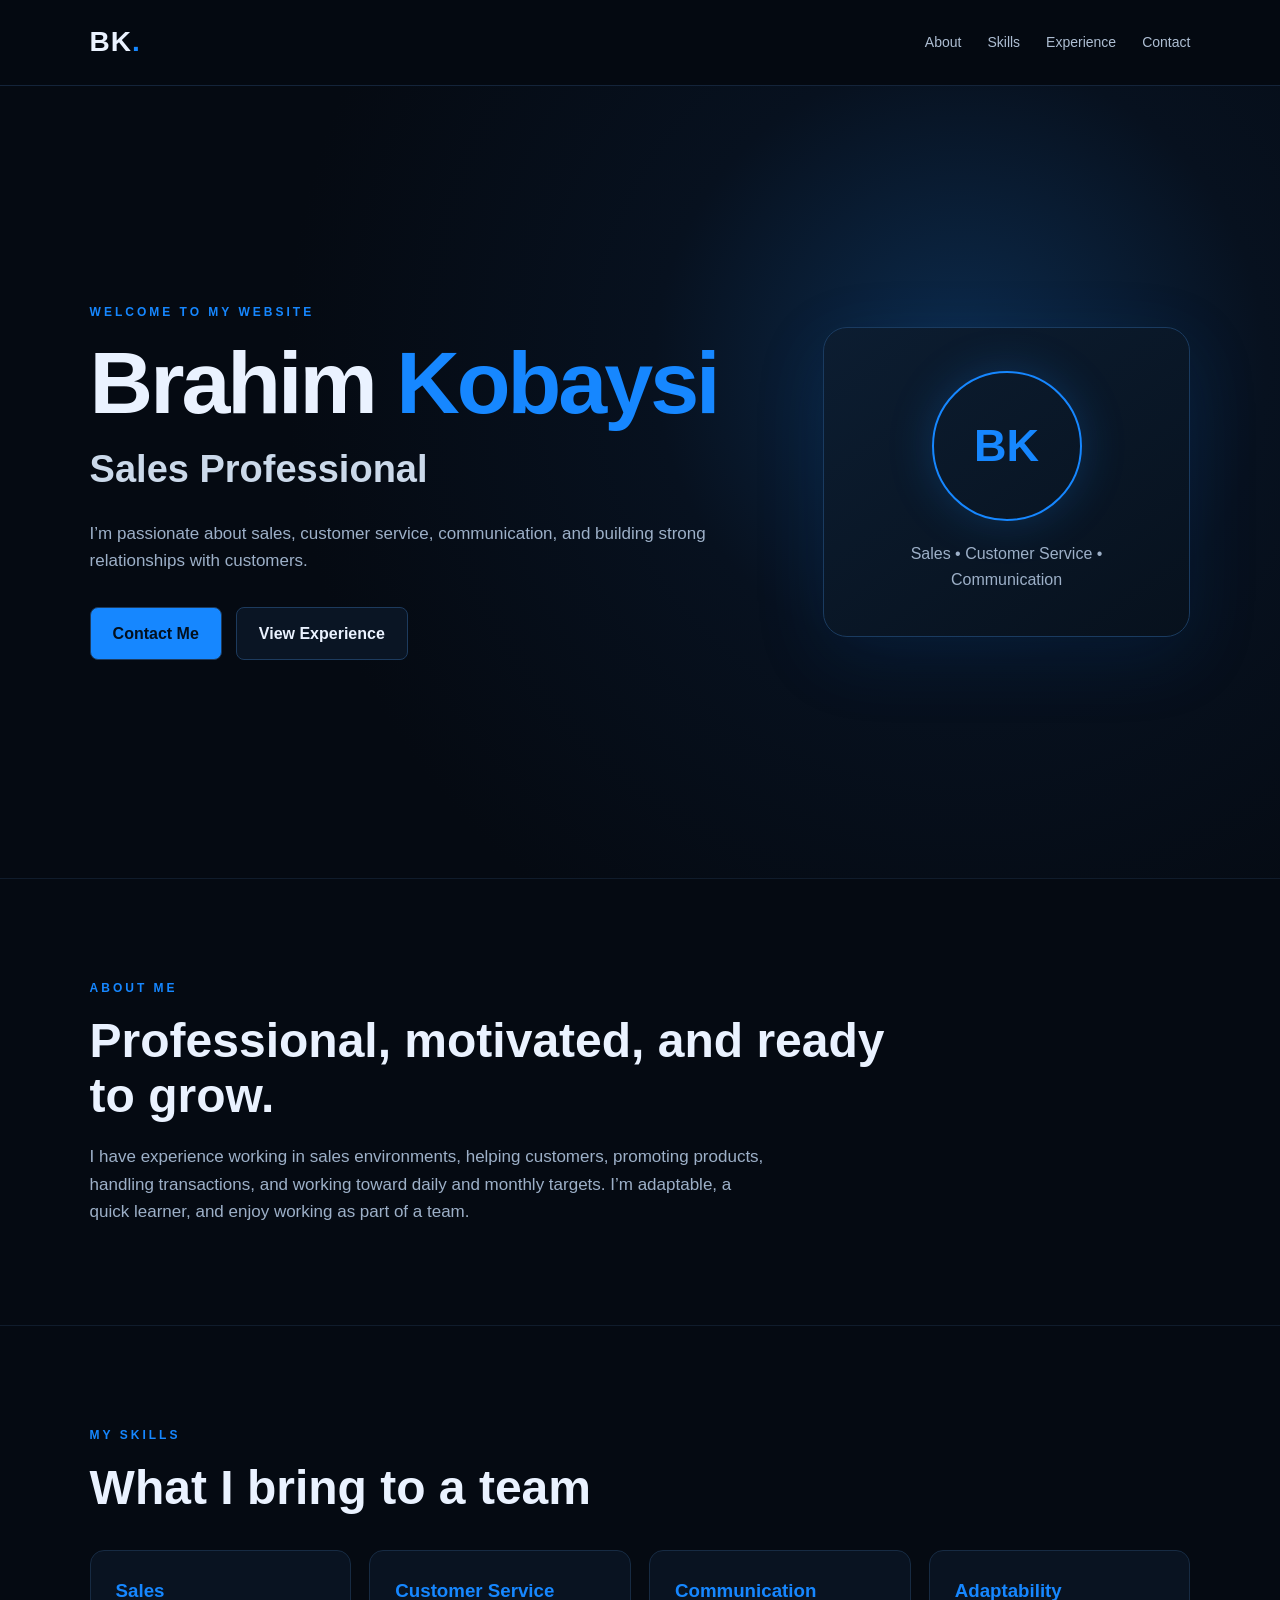
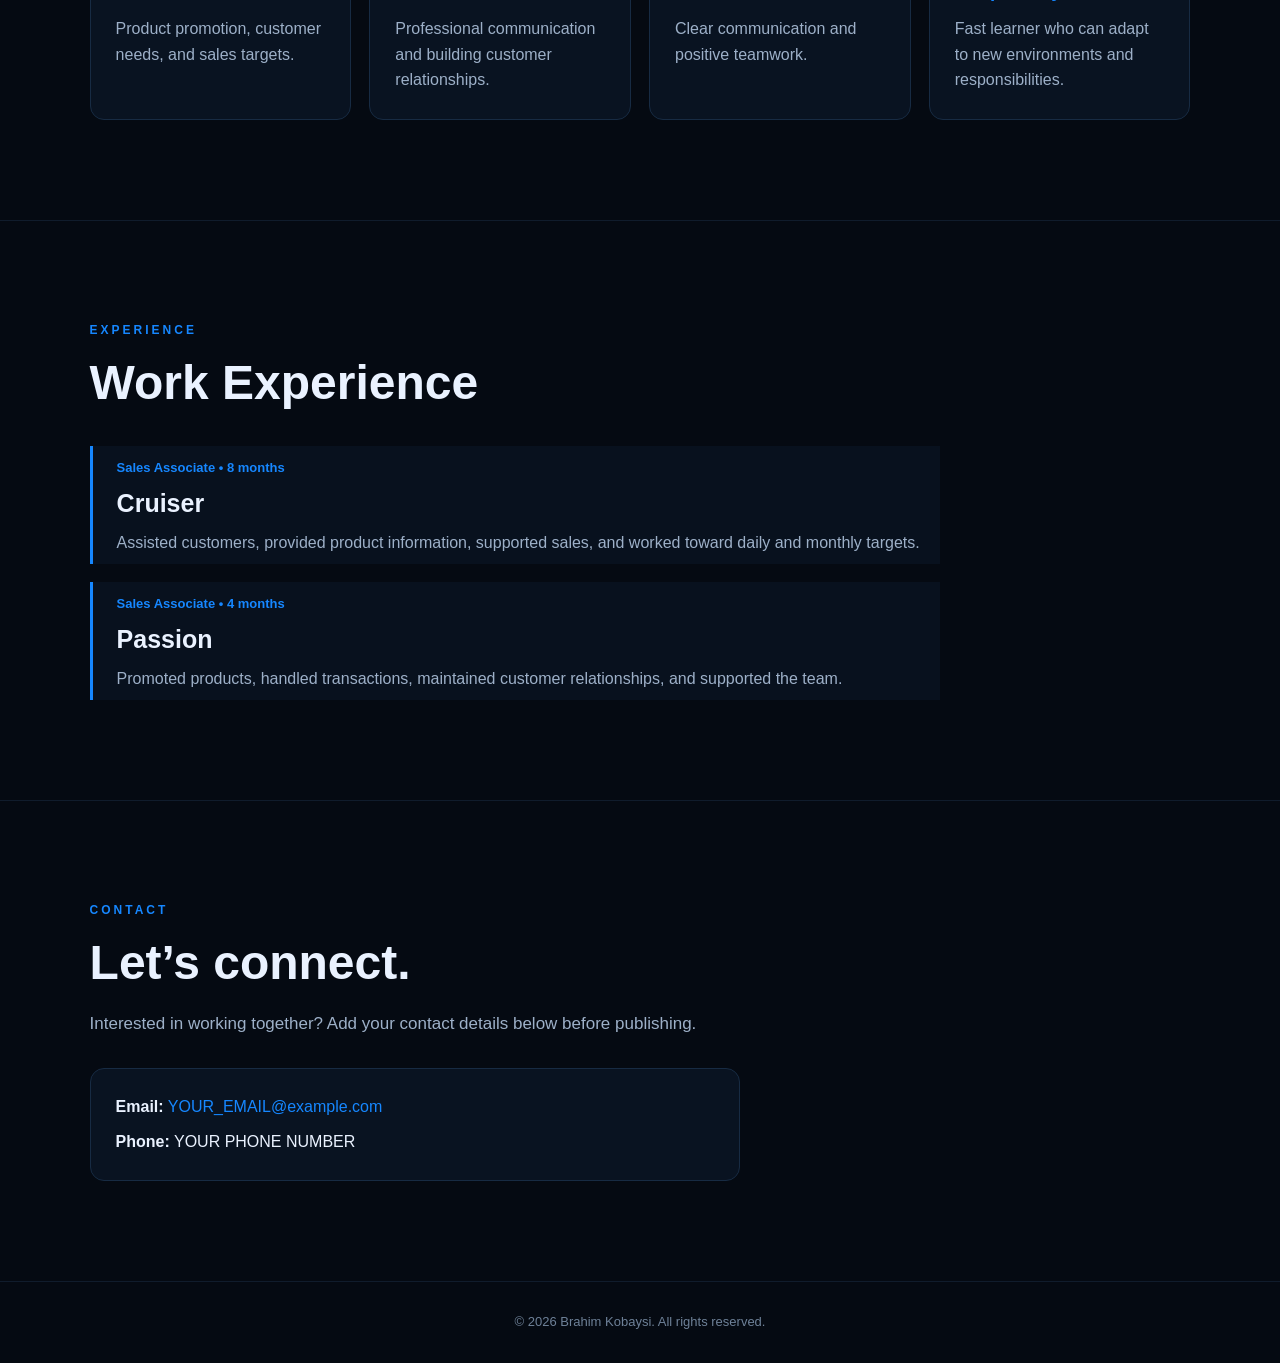
==== index.html @ 84d63c42 "Add files via upload" ====
<!DOCTYPE html>
<html lang="en">
<head>
  <meta charset="UTF-8">
  <meta name="viewport" content="width=device-width, initial-scale=1.0">
  <meta name="description" content="Brahim Kobaysi - Sales Professional personal website.">
  <meta name="keywords" content="Brahim Kobaysi, Sales, Customer Service, Sales Professional">
  <meta name="author" content="Brahim Kobaysi">
  <meta name="theme-color" content="#07111f">
  <title>Brahim Kobaysi | Sales Professional</title>
  <link rel="stylesheet" href="style.css">
</head>
<body>
  <header class="navbar">
    <a class="logo" href="#home">BK<span>.</span></a>
    <nav>
      <a href="#about">About</a>
      <a href="#skills">Skills</a>
      <a href="#experience">Experience</a>
      <a href="#contact">Contact</a>
    </nav>
  </header>

  <main>
    <section id="home" class="hero">
      <div class="hero-content">
        <p class="eyebrow">WELCOME TO MY WEBSITE</p>
        <h1>Brahim <span>Kobaysi</span></h1>
        <h2>Sales Professional</h2>
        <p class="intro">
          I’m passionate about sales, customer service, communication, and building
          strong relationships with customers.
        </p>
        <div class="buttons">
          <a class="button primary" href="#contact">Contact Me</a>
          <a class="button secondary" href="#experience">View Experience</a>
        </div>
      </div>
      <div class="hero-card">
        <div class="avatar">BK</div>
        <p>Sales • Customer Service • Communication</p>
      </div>
    </section>

    <section id="about" class="section">
      <p class="eyebrow">ABOUT ME</p>
      <h2>Professional, motivated, and ready to grow.</h2>
      <p class="section-text">
        I have experience working in sales environments, helping customers,
        promoting products, handling transactions, and working toward daily
        and monthly targets. I’m adaptable, a quick learner, and enjoy working
        as part of a team.
      </p>
    </section>

    <section id="skills" class="section">
      <p class="eyebrow">MY SKILLS</p>
      <h2>What I bring to a team</h2>
      <div class="grid">
        <article class="card"><h3>Sales</h3><p>Product promotion, customer needs, and sales targets.</p></article>
        <article class="card"><h3>Customer Service</h3><p>Professional communication and building customer relationships.</p></article>
        <article class="card"><h3>Communication</h3><p>Clear communication and positive teamwork.</p></article>
        <article class="card"><h3>Adaptability</h3><p>Fast learner who can adapt to new environments and responsibilities.</p></article>
      </div>
    </section>

    <section id="experience" class="section">
      <p class="eyebrow">EXPERIENCE</p>
      <h2>Work Experience</h2>
      <div class="timeline">
        <div class="timeline-item">
          <span>Sales Associate • 8 months</span>
          <h3>Cruiser</h3>
          <p>Assisted customers, provided product information, supported sales, and worked toward daily and monthly targets.</p>
        </div>
        <div class="timeline-item">
          <span>Sales Associate • 4 months</span>
          <h3>Passion</h3>
          <p>Promoted products, handled transactions, maintained customer relationships, and supported the team.</p>
        </div>
      </div>
    </section>

    <section id="contact" class="section contact">
      <p class="eyebrow">CONTACT</p>
      <h2>Let’s connect.</h2>
      <p class="section-text">Interested in working together? Add your contact details below before publishing.</p>
      <div class="contact-box">
        <p><strong>Email:</strong> <a href="mailto:YOUR_EMAIL@example.com">YOUR_EMAIL@example.com</a></p>
        <p><strong>Phone:</strong> YOUR PHONE NUMBER</p>
      </div>
    </section>
  </main>

  <footer>
    <p>© 2026 Brahim Kobaysi. All rights reserved.</p>
  </footer>
</body>
</html>
---- style.css ----
* { box-sizing: border-box; margin: 0; padding: 0; }
html { scroll-behavior: smooth; }
body {
  font-family: Arial, Helvetica, sans-serif;
  background: #050a12;
  color: #eaf2ff;
  line-height: 1.6;
}
a { color: inherit; text-decoration: none; }
.navbar {
  position: sticky; top: 0; z-index: 10;
  display: flex; justify-content: space-between; align-items: center;
  padding: 20px 7%;
  background: rgba(5,10,18,.92);
  border-bottom: 1px solid #14243a;
  backdrop-filter: blur(10px);
}
.logo { font-size: 28px; font-weight: 800; letter-spacing: 1px; }
.logo span, .hero h1 span { color: #1687ff; }
nav { display: flex; gap: 26px; }
nav a { color: #aebed3; font-size: 14px; }
nav a:hover { color: #1687ff; }
.hero {
  min-height: 88vh; display: grid; grid-template-columns: 1.3fr .7fr;
  align-items: center; gap: 50px; padding: 90px 7%;
  background: radial-gradient(circle at 75% 35%, #0c2b4d 0, #07111f 28%, #050a12 62%);
}
.eyebrow { color: #1687ff; font-weight: 700; letter-spacing: 3px; font-size: 12px; margin-bottom: 15px; }
h1 { font-size: clamp(48px, 8vw, 88px); line-height: 1.02; letter-spacing: -3px; }
.hero h2 { font-size: clamp(24px, 4vw, 38px); margin-top: 12px; color: #cbd9ea; }
.intro, .section-text { color: #9db0c8; max-width: 680px; margin-top: 20px; font-size: 17px; }
.buttons { display: flex; gap: 14px; margin-top: 32px; flex-wrap: wrap; }
.button { padding: 13px 22px; border-radius: 8px; font-weight: 700; border: 1px solid #1d3b5e; }
.primary { background: #1687ff; color: #03101e; }
.secondary { background: #0a1524; }
.hero-card {
  min-height: 310px; border: 1px solid #1a3b60; border-radius: 24px;
  background: linear-gradient(145deg,#0c1d31,#07111d);
  display: flex; flex-direction: column; align-items: center; justify-content: center;
  box-shadow: 0 20px 70px rgba(0,80,170,.15);
  text-align: center; padding: 30px;
}
.avatar {
  width: 150px; height: 150px; border-radius: 50%;
  display: grid; place-items: center; font-size: 45px; font-weight: 800;
  border: 2px solid #1687ff; color: #1687ff;
  box-shadow: 0 0 45px rgba(22,135,255,.22); margin-bottom: 20px;
}
.hero-card p { color: #9db0c8; }
.section { padding: 100px 7%; border-top: 1px solid #101c2c; }
.section h2 { font-size: clamp(30px,5vw,48px); line-height: 1.15; max-width: 850px; }
.grid { display: grid; grid-template-columns: repeat(4,1fr); gap: 18px; margin-top: 35px; }
.card {
  background: #091321; border: 1px solid #172b43; border-radius: 14px;
  padding: 25px; min-height: 170px;
}
.card h3 { color: #1687ff; margin-bottom: 10px; }
.card p, .timeline-item p { color: #9db0c8; }
.timeline { margin-top: 35px; display: grid; gap: 18px; max-width: 850px; }
.timeline-item { border-left: 3px solid #1687ff; padding: 8px 0 8px 24px; background: #08111e; }
.timeline-item span { color: #1687ff; font-size: 13px; font-weight: 700; }
.timeline-item h3 { font-size: 25px; margin: 4px 0 7px; }
.contact-box {
  margin-top: 30px; padding: 25px; max-width: 650px;
  background: #091321; border: 1px solid #172b43; border-radius: 14px;
}
.contact-box p + p { margin-top: 10px; }
.contact-box a { color: #1687ff; }
footer { padding: 30px 7%; color: #6e8198; text-align: center; border-top: 1px solid #101c2c; font-size: 13px; }

@media (max-width: 850px) {
  .navbar { padding: 17px 5%; }
  nav { gap: 13px; }
  nav a { font-size: 12px; }
  .hero { grid-template-columns: 1fr; padding: 70px 5%; min-height: auto; }
  .hero-card { min-height: 240px; }
  .section { padding: 75px 5%; }
  .grid { grid-template-columns: 1fr 1fr; }
}
@media (max-width: 520px) {
  nav { display: none; }
  .grid { grid-template-columns: 1fr; }
  h1 { letter-spacing: -2px; }
}
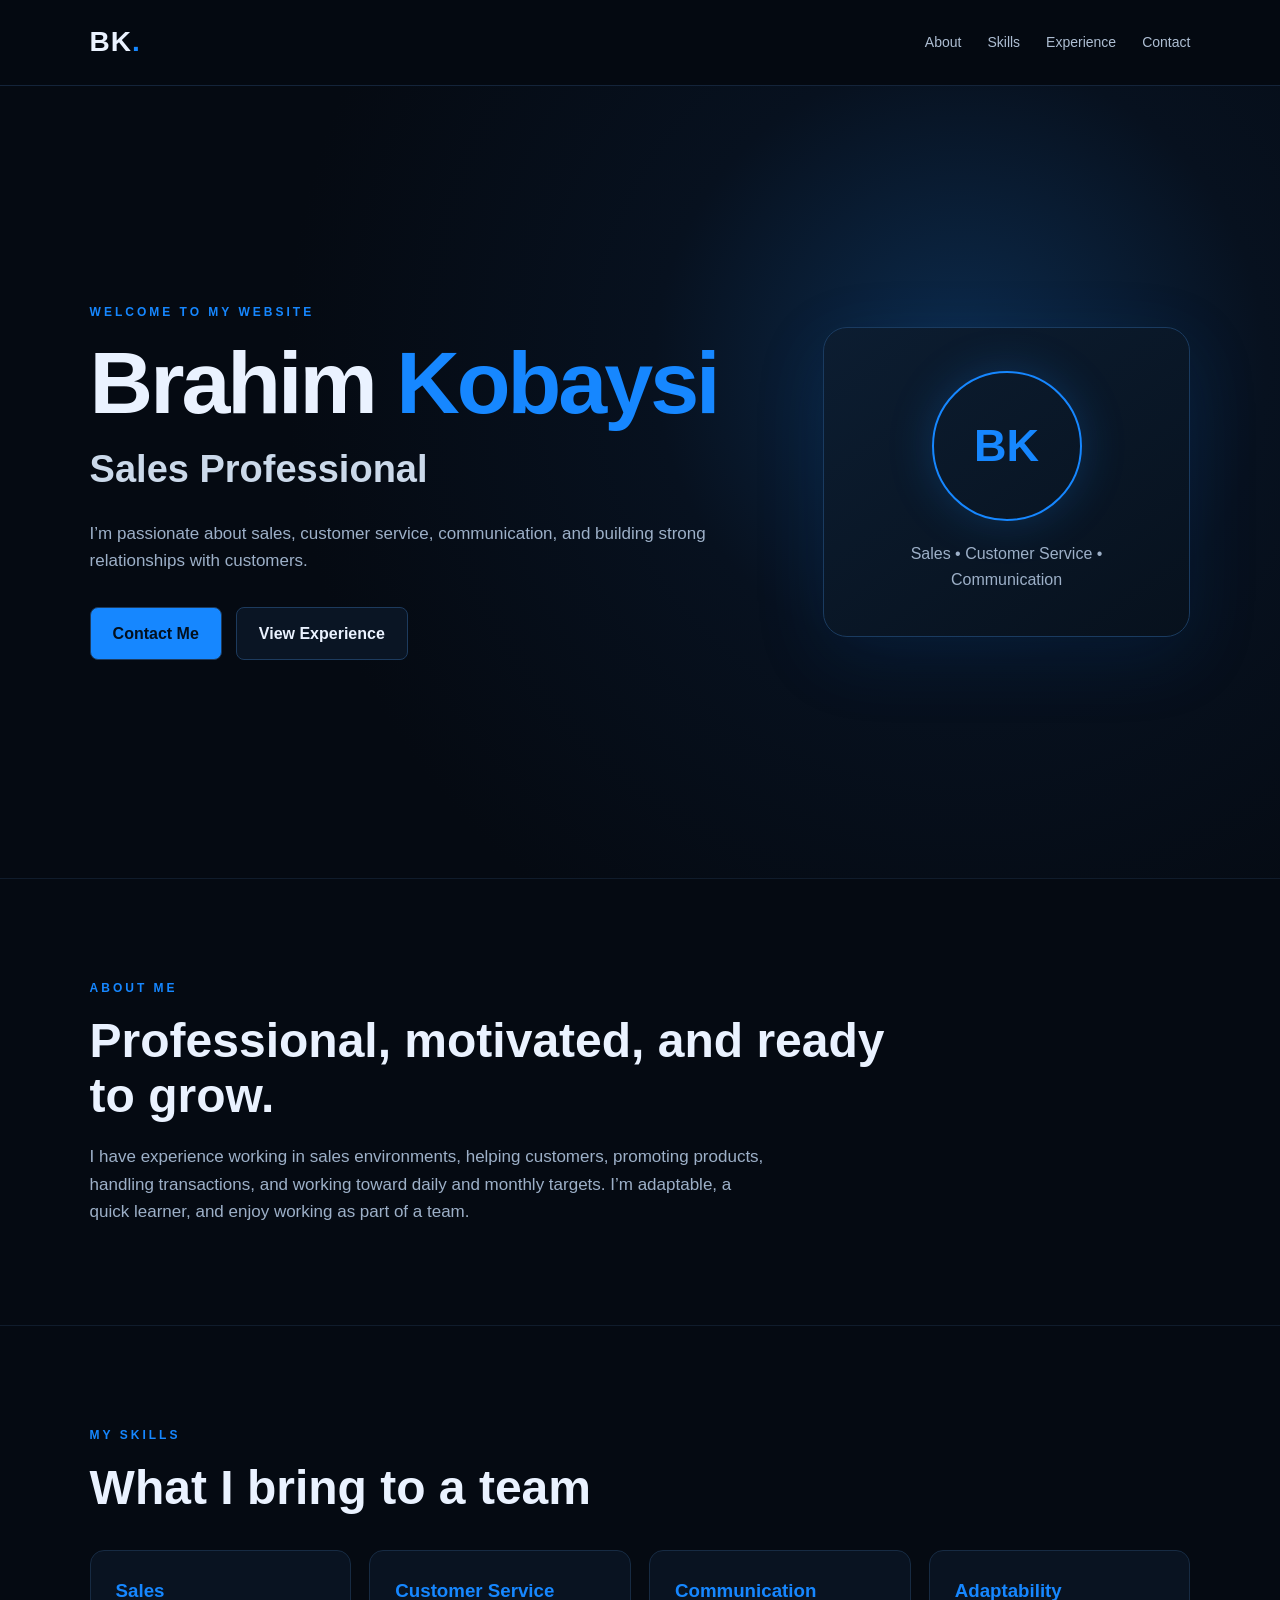
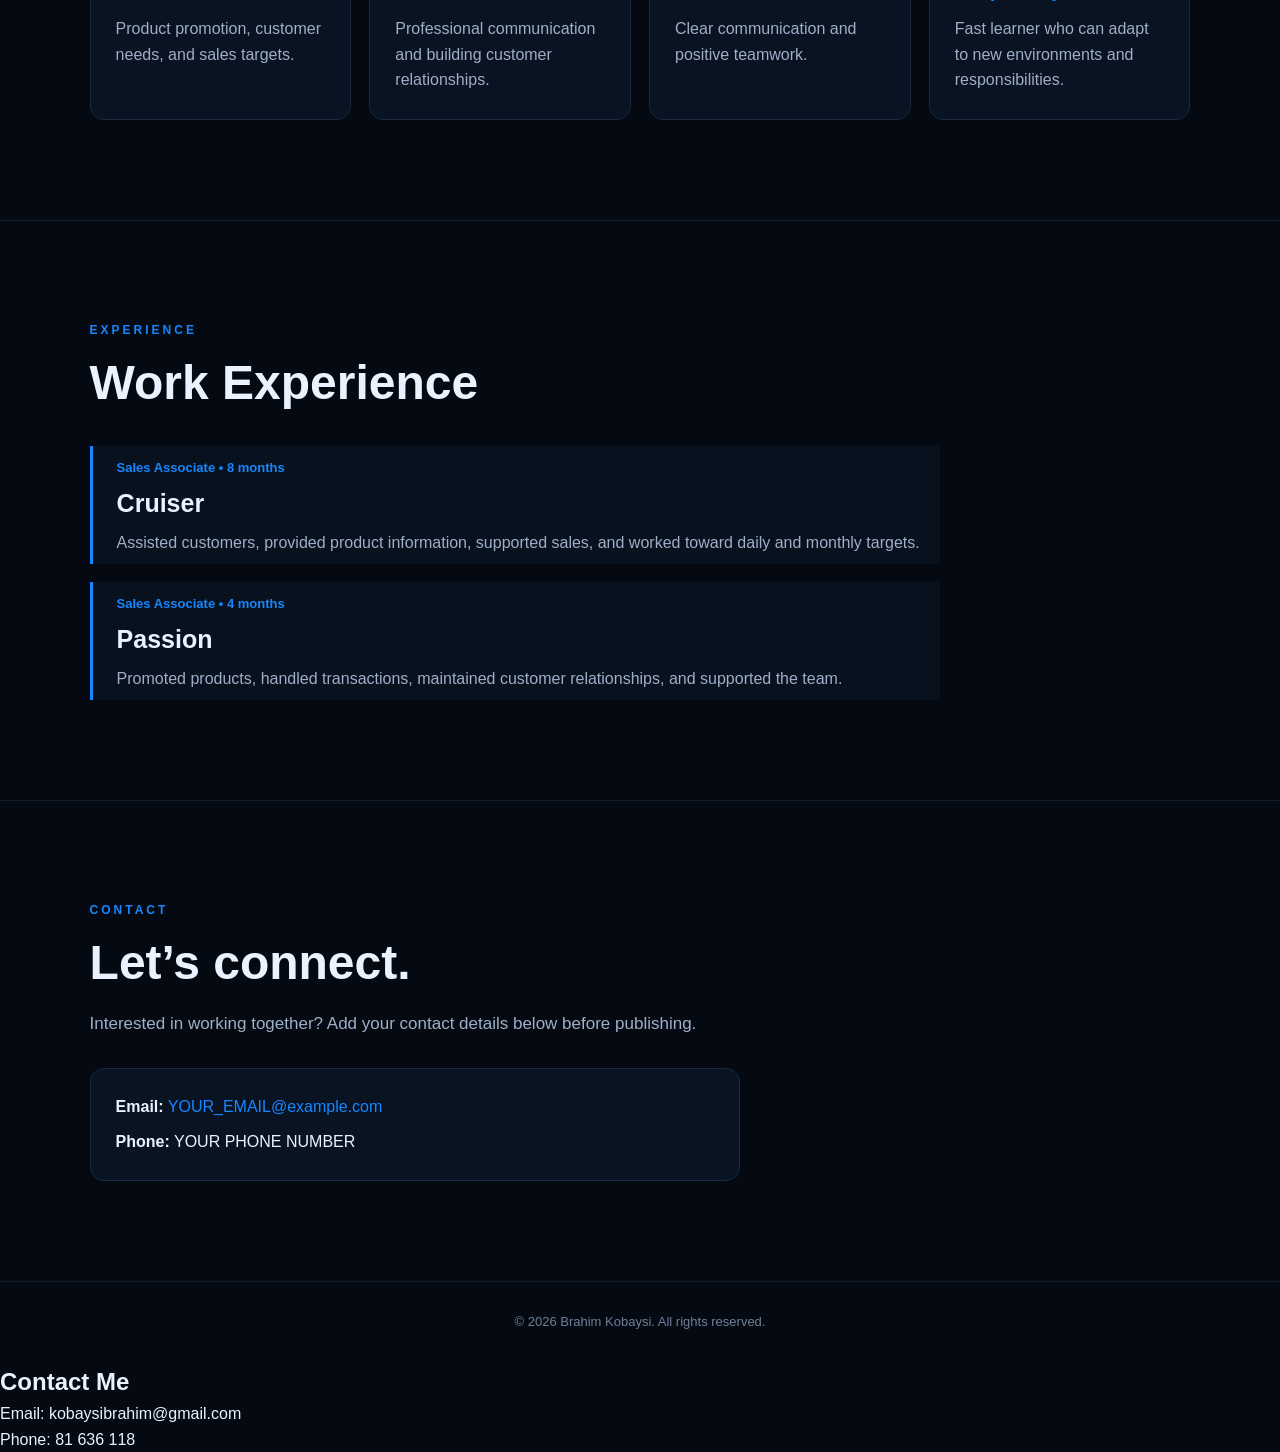
==== commit 373855c6: "Add contact section with email and phone information" ====
--- a/index.html
+++ b/index.html
@@ -97,3 +97,8 @@
   </footer>
 </body>
 </html>
+<section id="contact">
+  <h2>Contact Me</h2>
+  <p>Email: <a href="mailto:kobaysibrahim@gmail.com">kobaysibrahim@gmail.com</a></p>
+  <p>Phone: <a href="tel:+96181636118">81 636 118</a></p>
+</section>
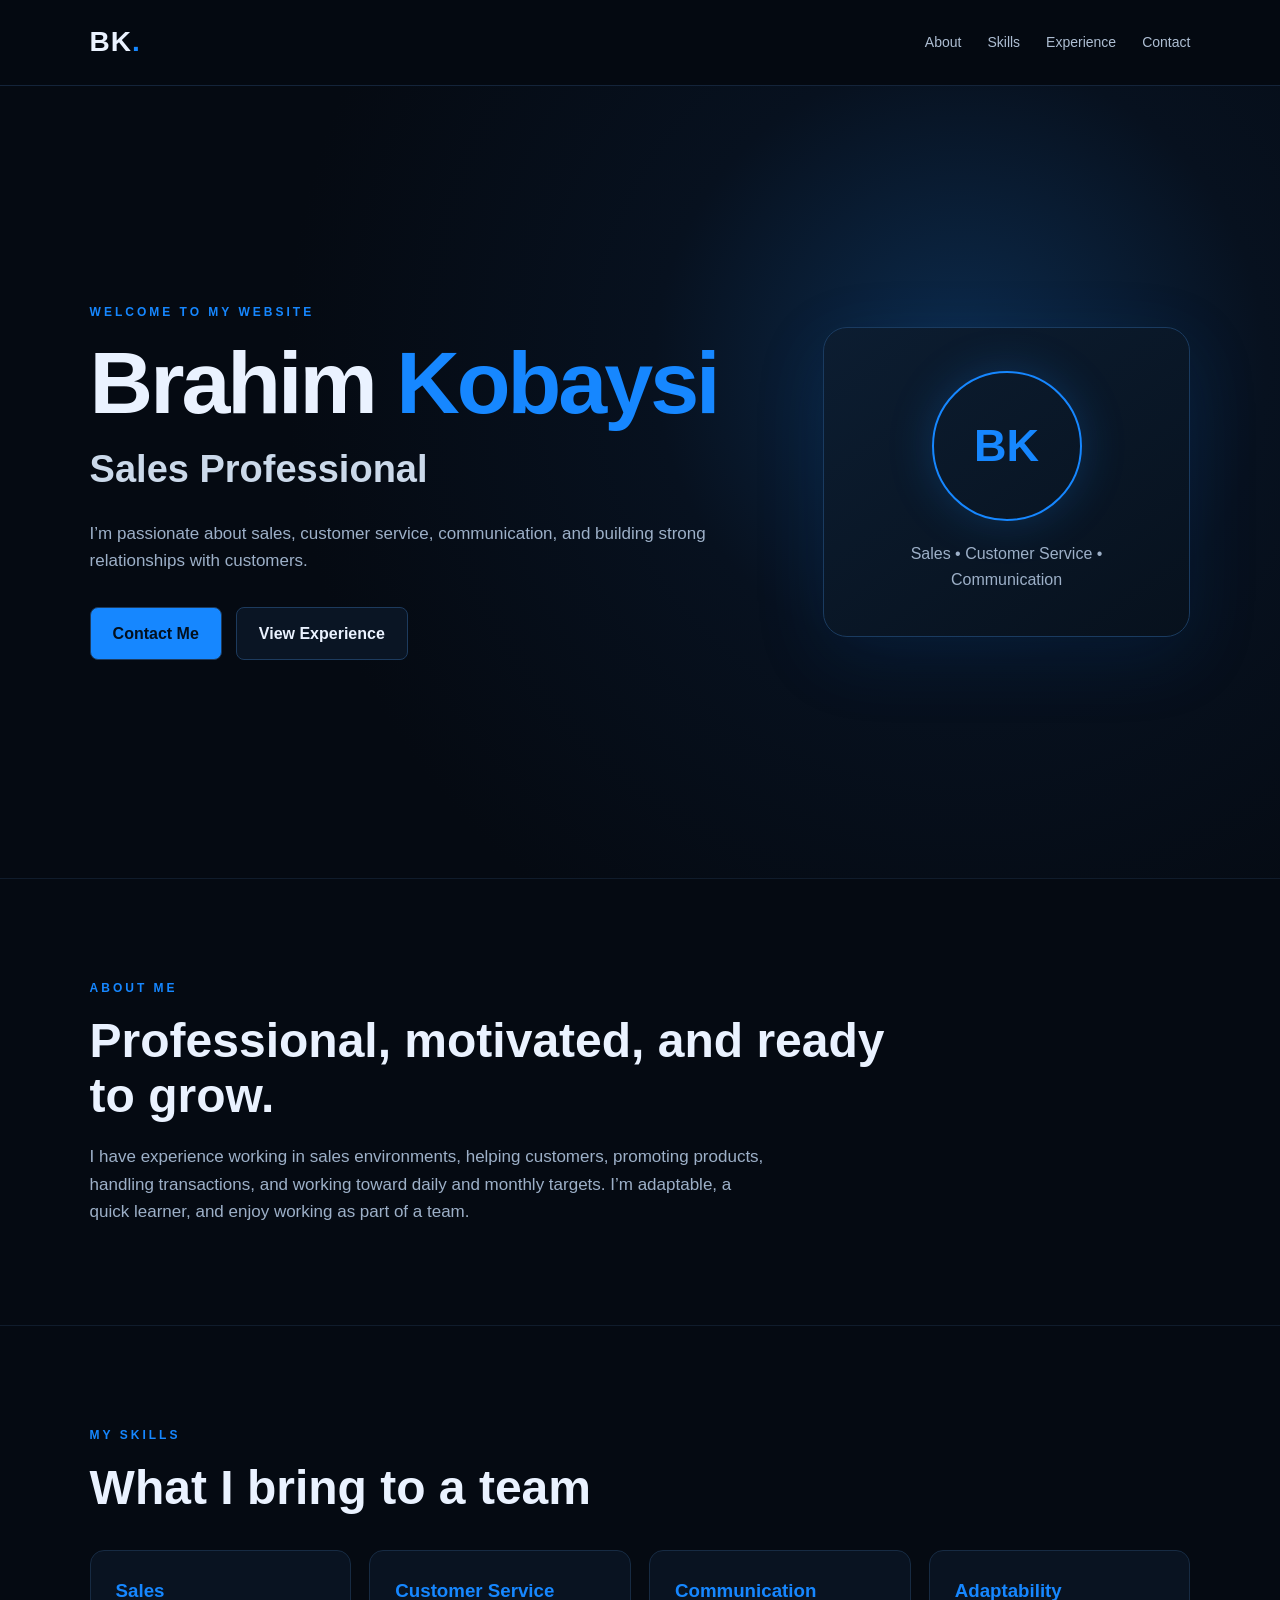
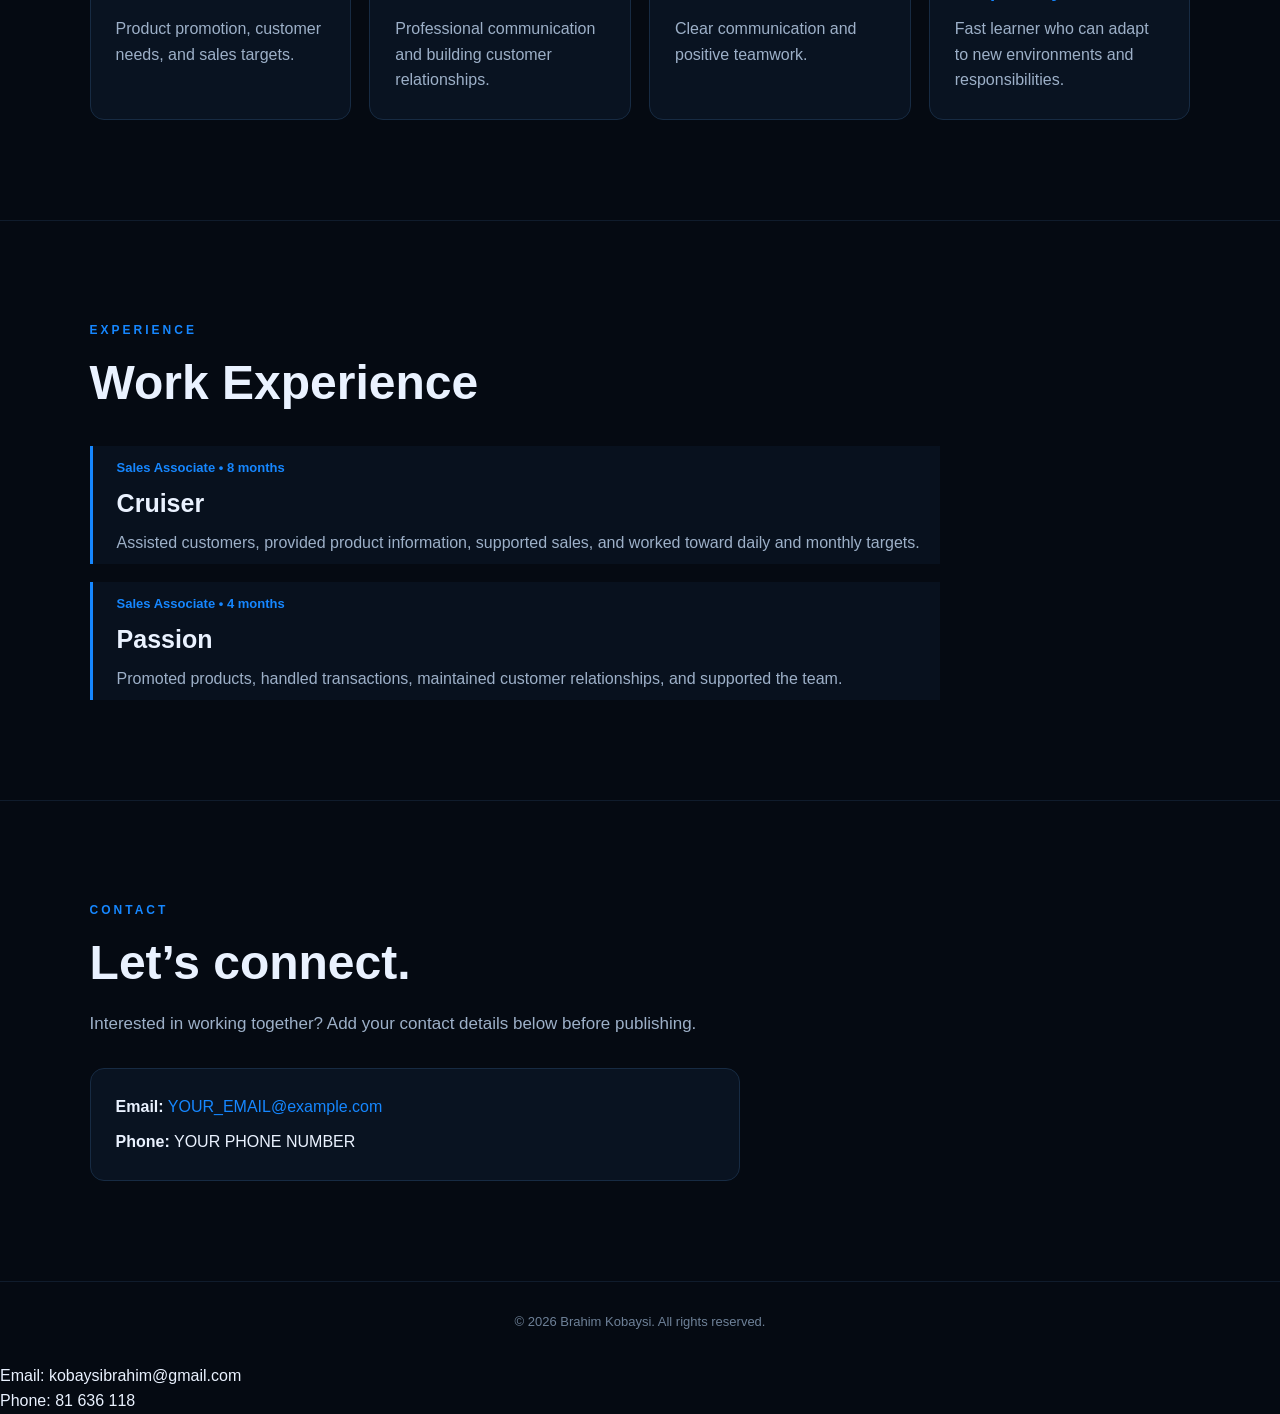
==== commit a7871983: "Refactor contact information section in index.html Removed the contact section and added email and p" ====
--- a/index.html
+++ b/index.html
@@ -97,8 +97,5 @@
   </footer>
 </body>
 </html>
-<section id="contact">
-  <h2>Contact Me</h2>
-  <p>Email: <a href="mailto:kobaysibrahim@gmail.com">kobaysibrahim@gmail.com</a></p>
-  <p>Phone: <a href="tel:+96181636118">81 636 118</a></p>
-</section>
+<sect<p>Email: <a href="mailto:kobaysibrahim@gmail.com">kobaysibrahim@gmail.com</a></p>
+<p>Phone: <a href="tel:+96181636118">81 636 118</a></p>
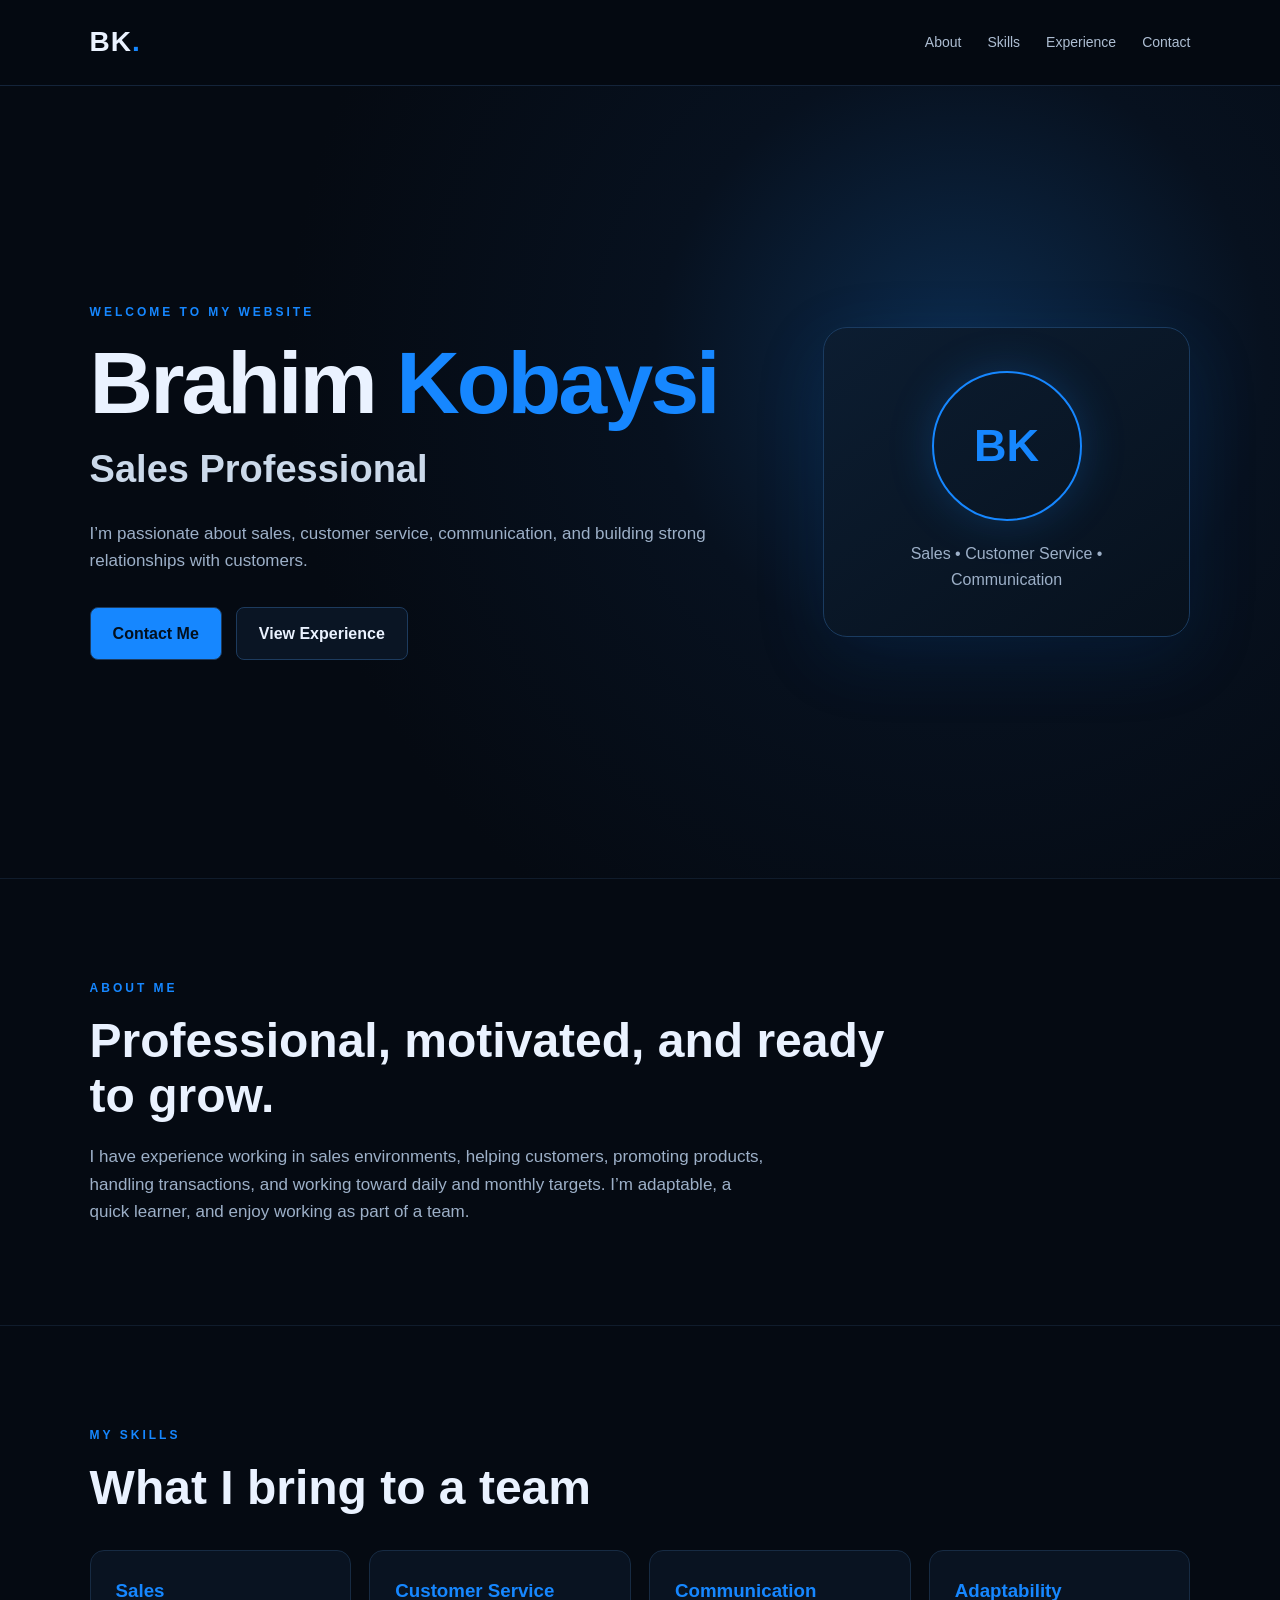
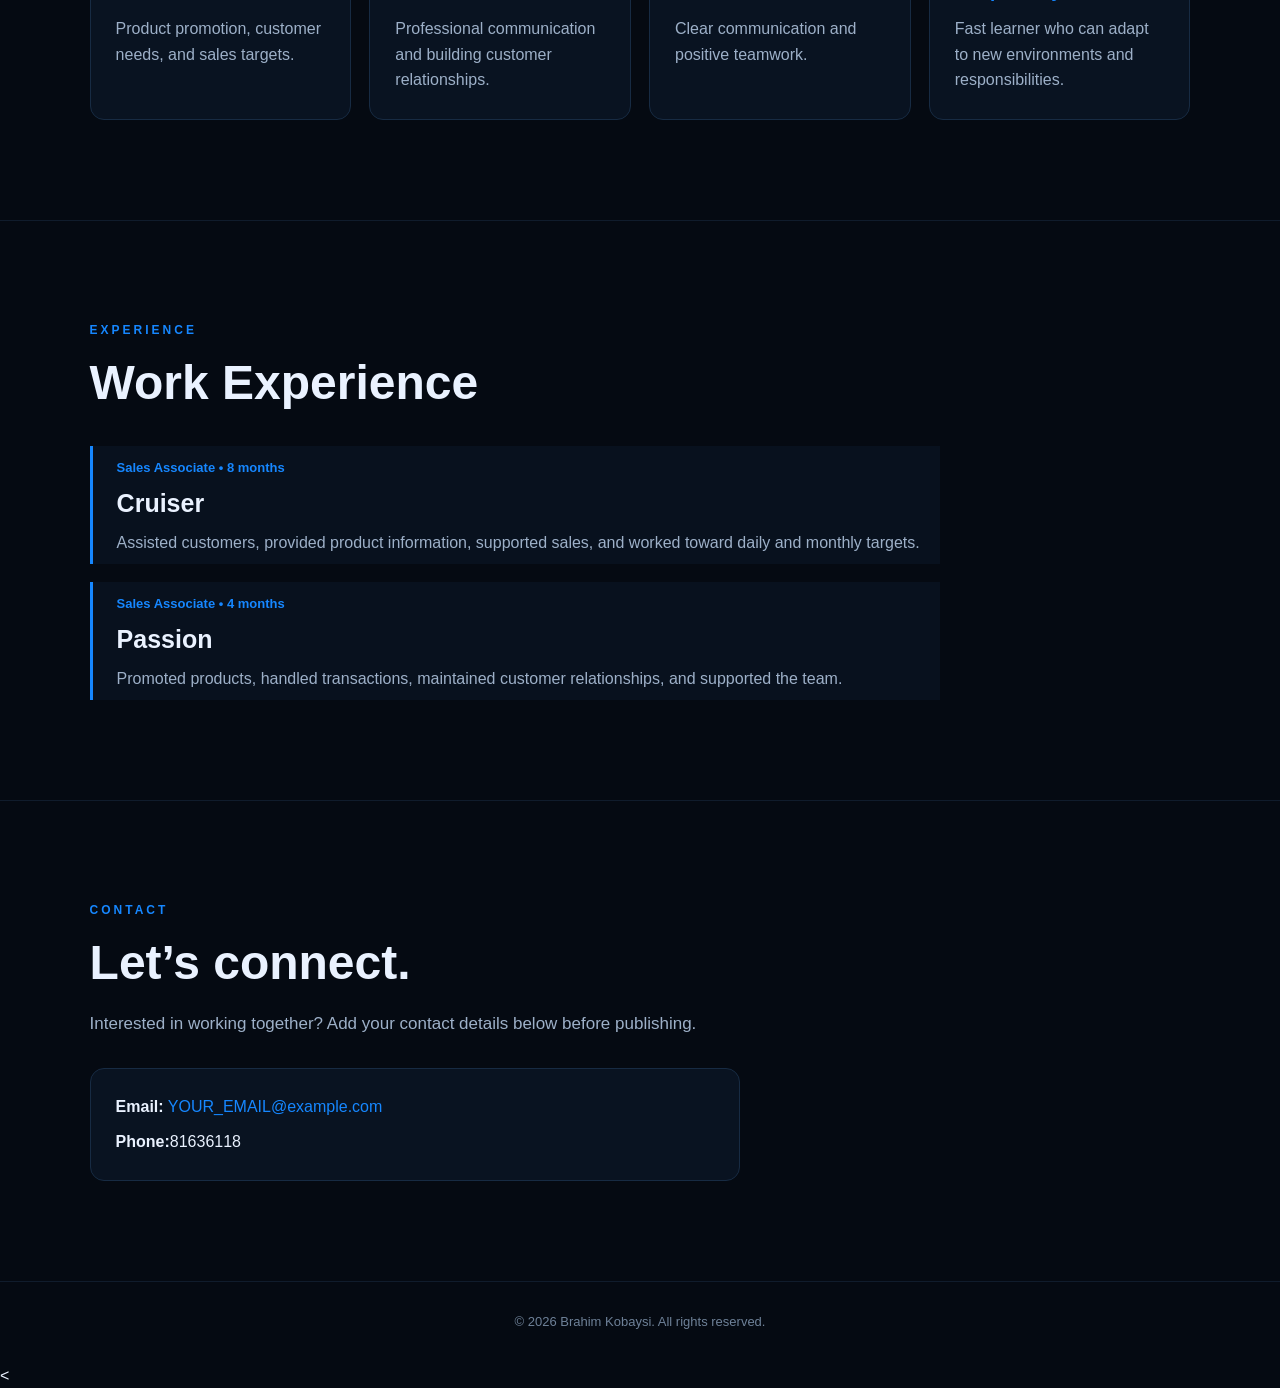
==== commit 4067f1a7: "Update contact information in index.html" ====
--- a/index.html
+++ b/index.html
@@ -86,8 +86,8 @@
       <h2>Let’s connect.</h2>
       <p class="section-text">Interested in working together? Add your contact details below before publishing.</p>
       <div class="contact-box">
-        <p><strong>Email:</strong> <a href="mailto:YOUR_EMAIL@example.com">YOUR_EMAIL@example.com</a></p>
-        <p><strong>Phone:</strong> YOUR PHONE NUMBER</p>
+        <p><strong>Email:</strong> <a href="mailto: kobaysiibrahimcom">YOUR_EMAIL@example.com</a></p>
+        <p><strong>Phone:</strong>81636118</p>
       </div>
     </section>
   </main>
@@ -97,5 +97,4 @@
   </footer>
 </body>
 </html>
-<sect<p>Email: <a href="mailto:kobaysibrahim@gmail.com">kobaysibrahim@gmail.com</a></p>
-<p>Phone: <a href="tel:+96181636118">81 636 118</a></p>
+<
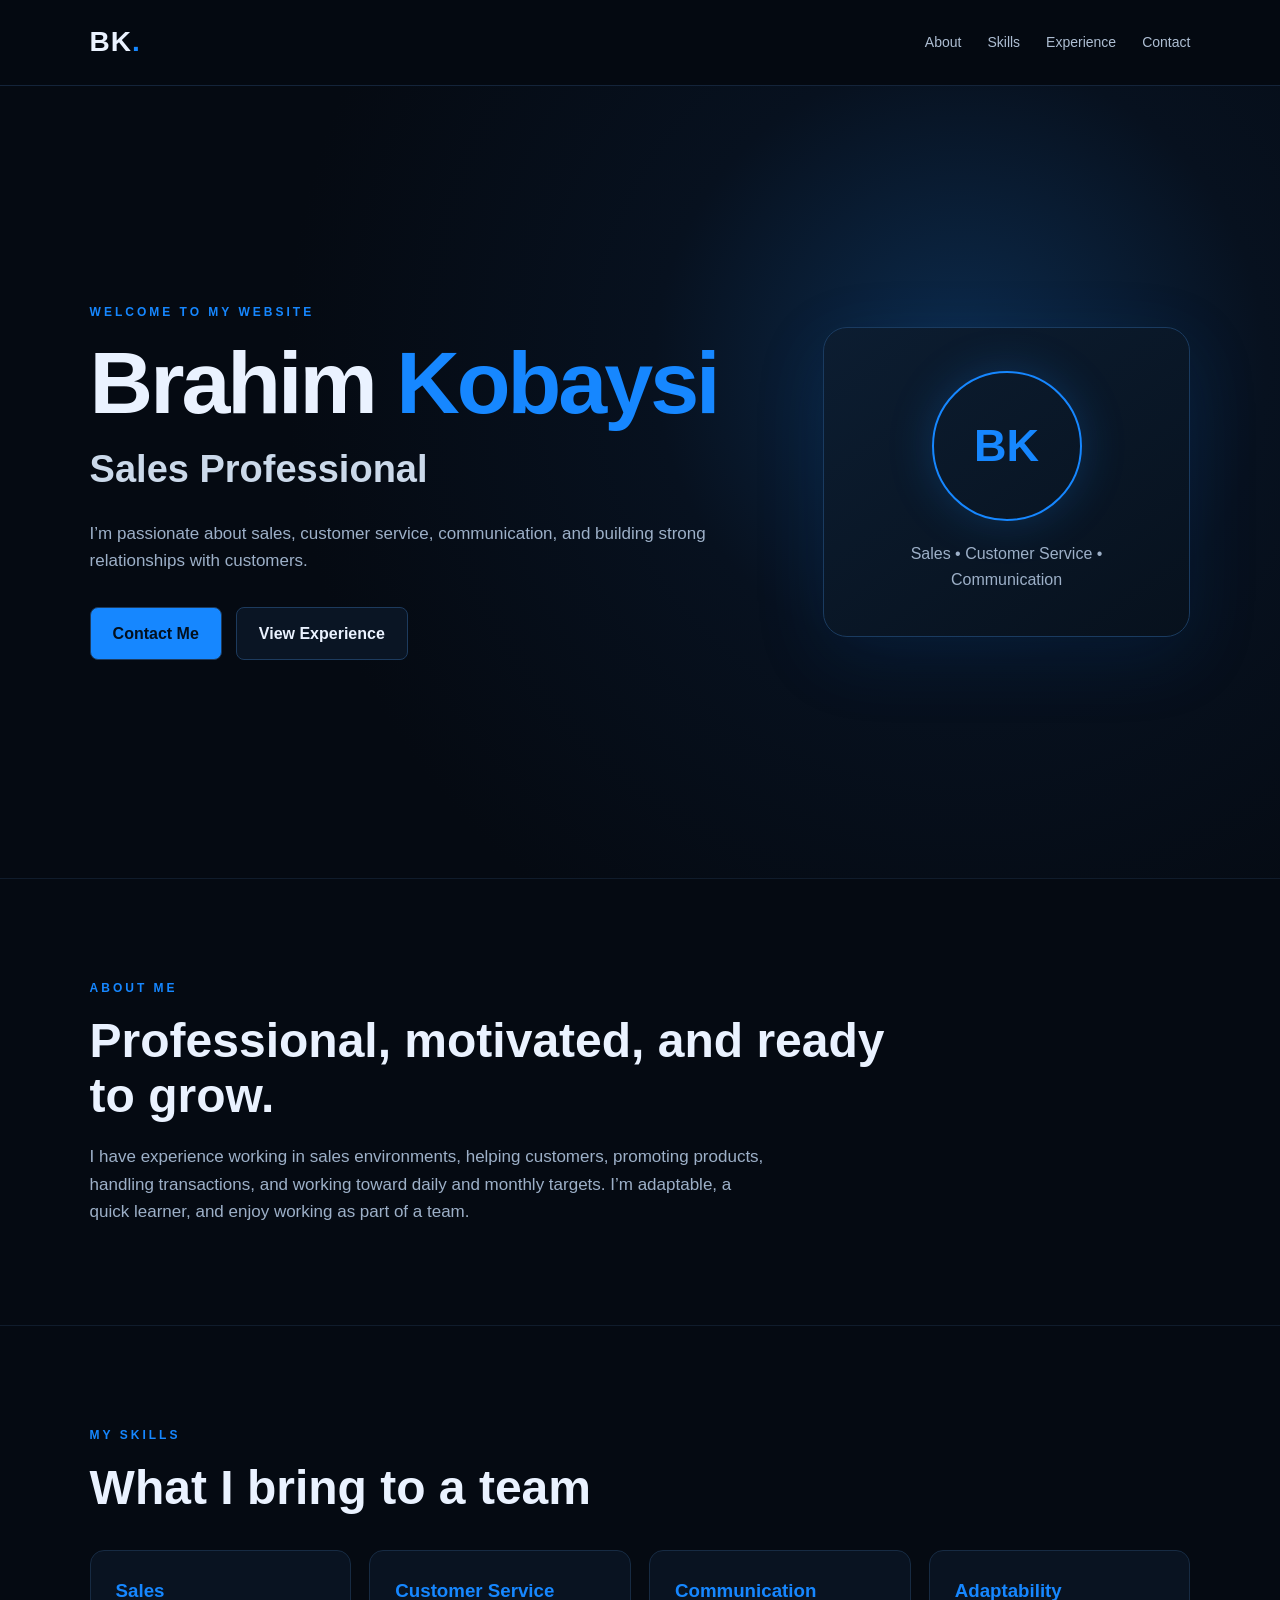
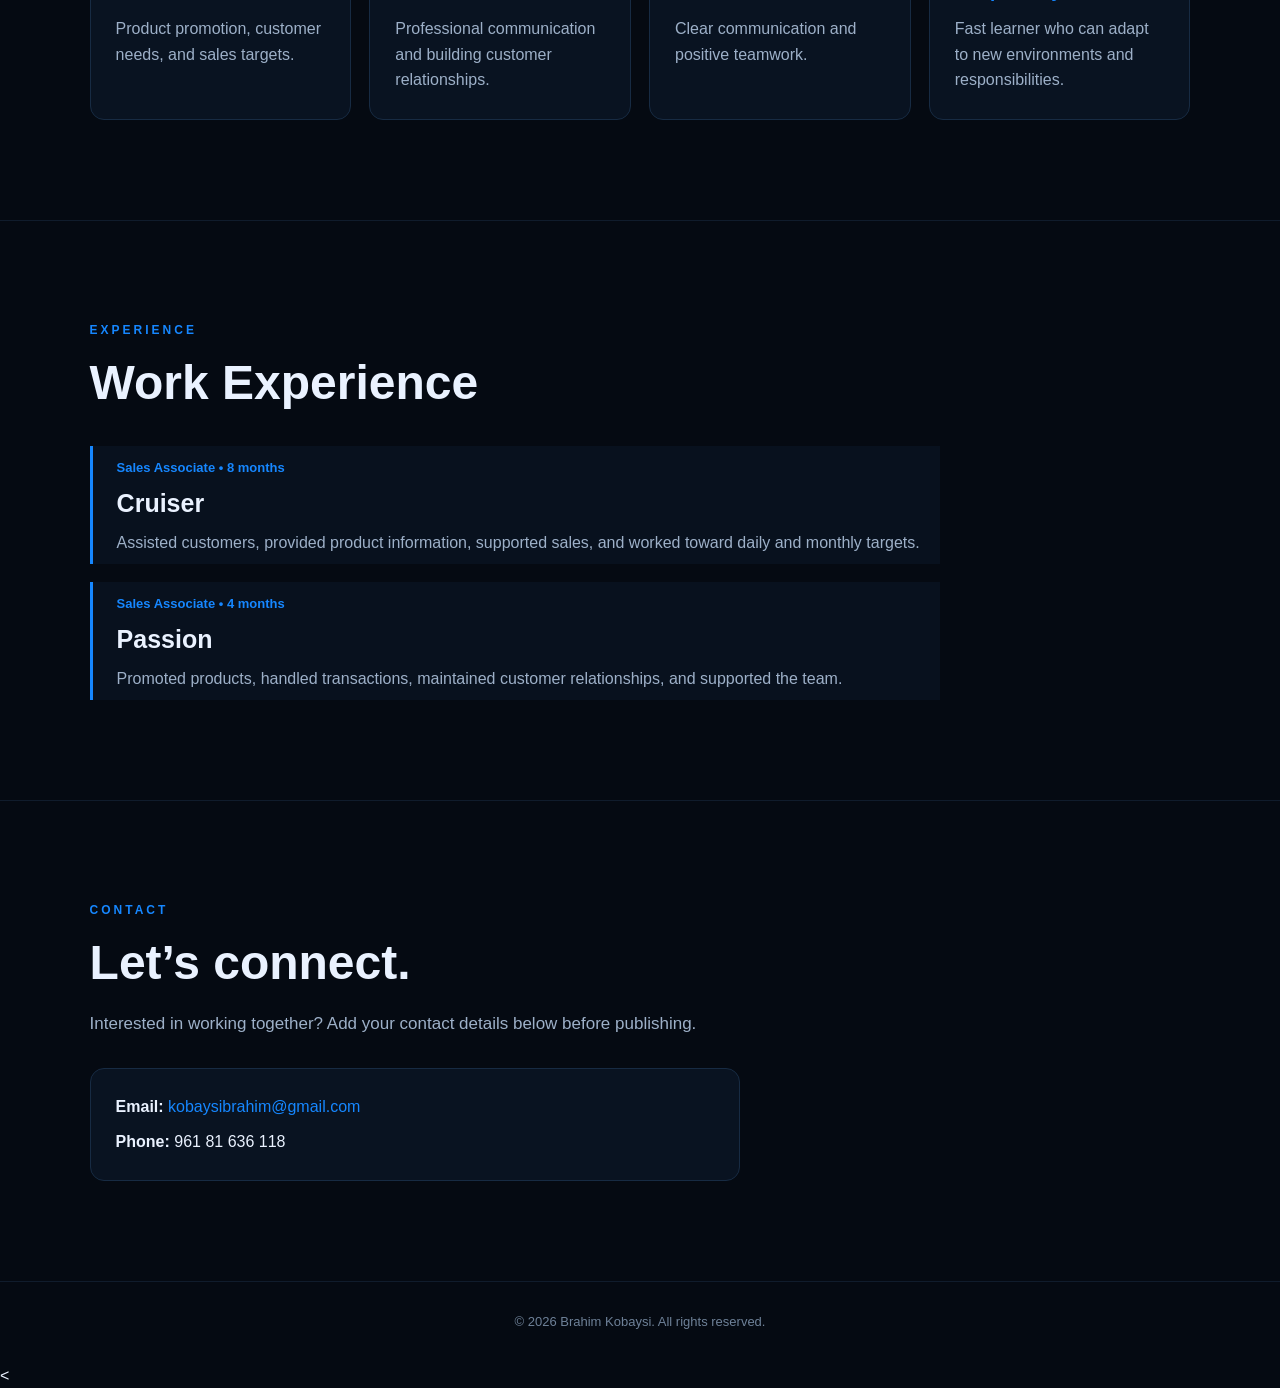
==== commit f5505756: "Update contact email and phone number in index.html" ====
--- a/index.html
+++ b/index.html
@@ -86,8 +86,8 @@
       <h2>Let’s connect.</h2>
       <p class="section-text">Interested in working together? Add your contact details below before publishing.</p>
       <div class="contact-box">
-        <p><strong>Email:</strong> <a href="mailto: kobaysiibrahimcom">YOUR_EMAIL@example.com</a></p>
-        <p><strong>Phone:</strong>81636118</p>
+        <p><strong>Email:</strong> <a href="mailto: kobaysibrahim@gmail.com">kobaysibrahim@gmail.com</a></p>
+        <p><strong>Phone:</strong> 961 81 636 118</p>
       </div>
     </section>
   </main>
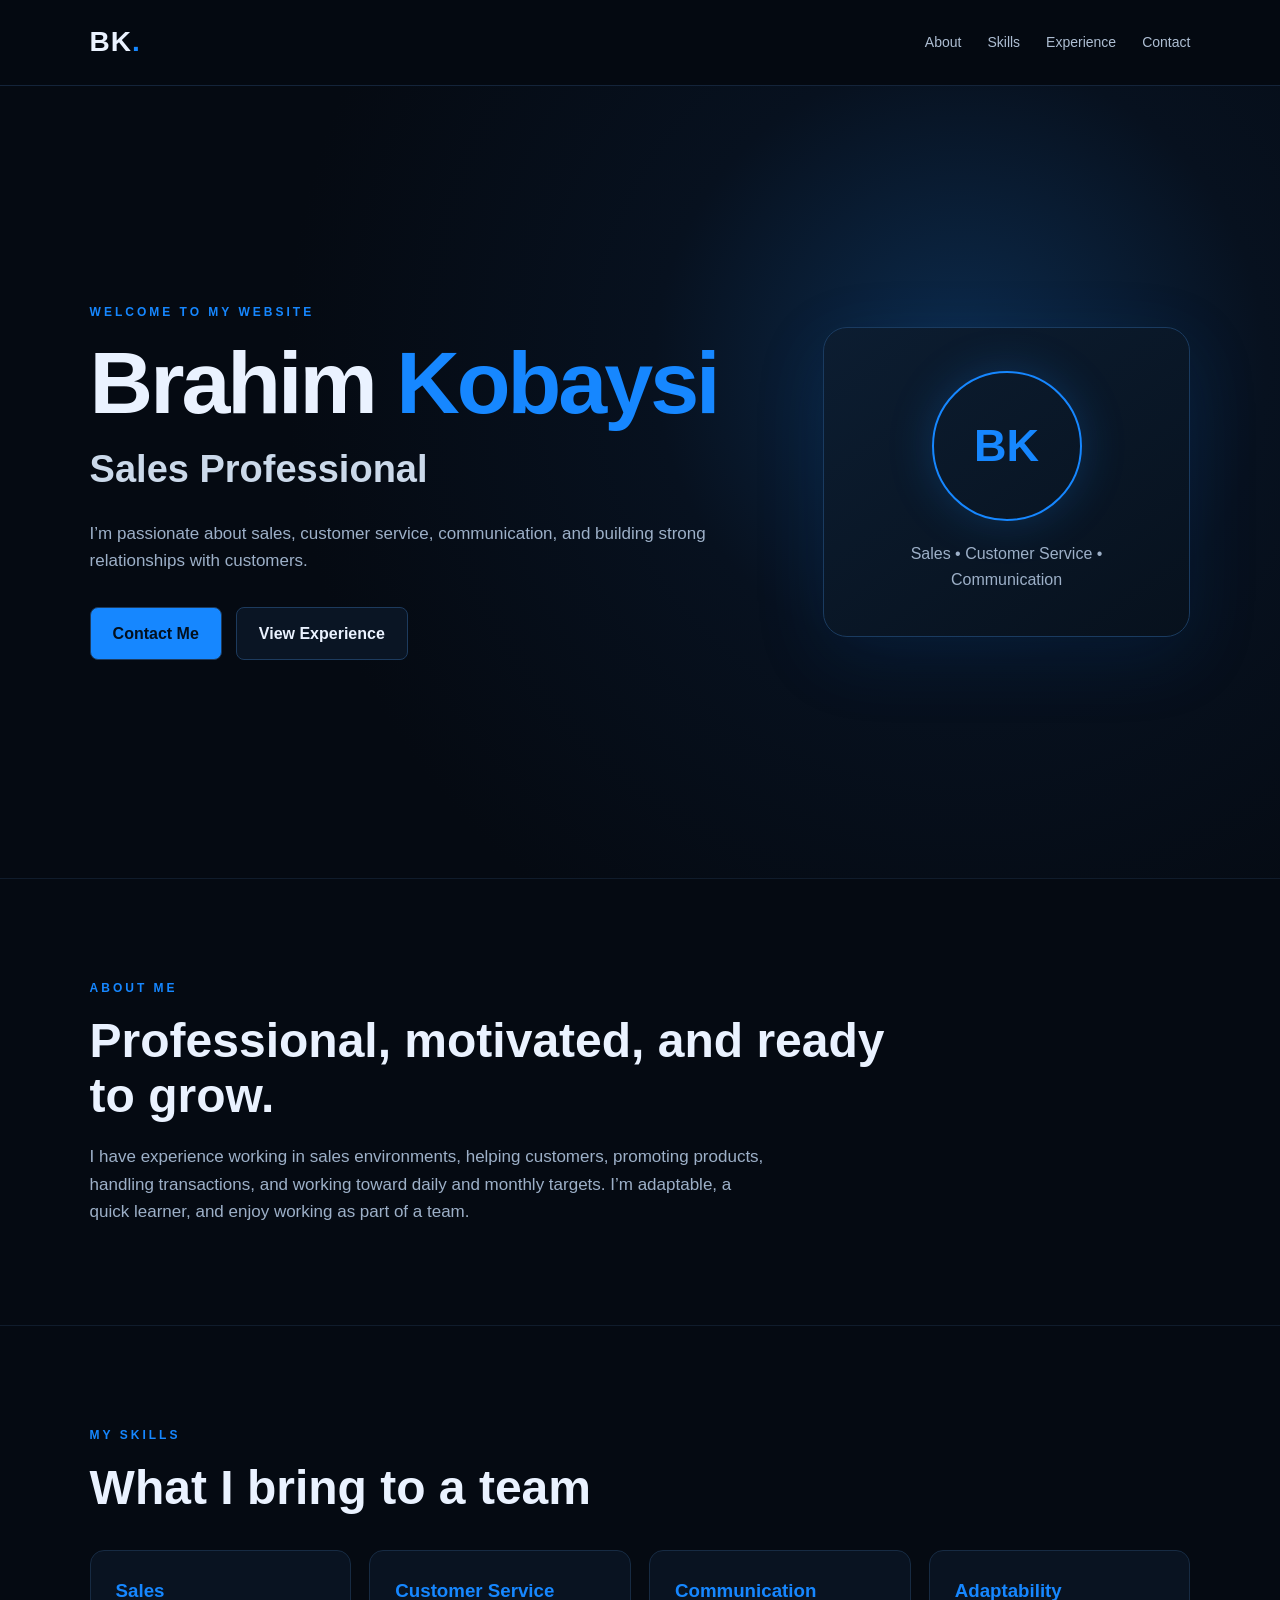
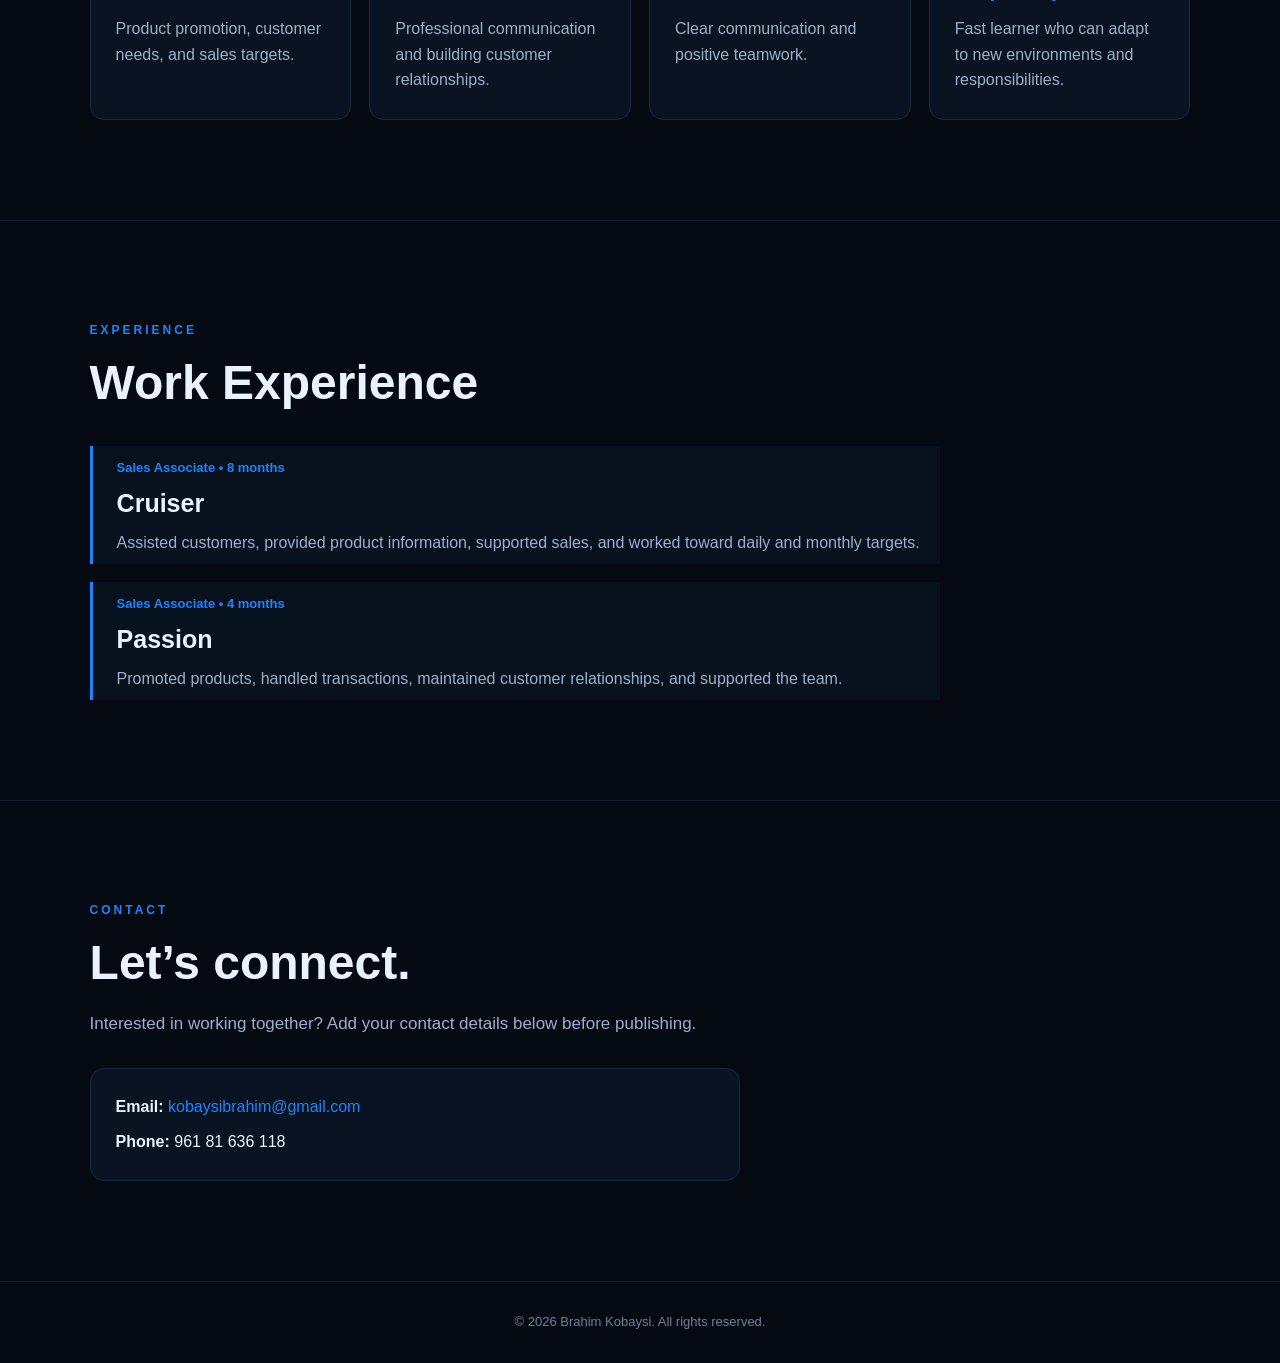
==== commit a587ec67: "Update index.html" ====
--- a/index.html
+++ b/index.html
@@ -97,4 +97,3 @@
   </footer>
 </body>
 </html>
-<
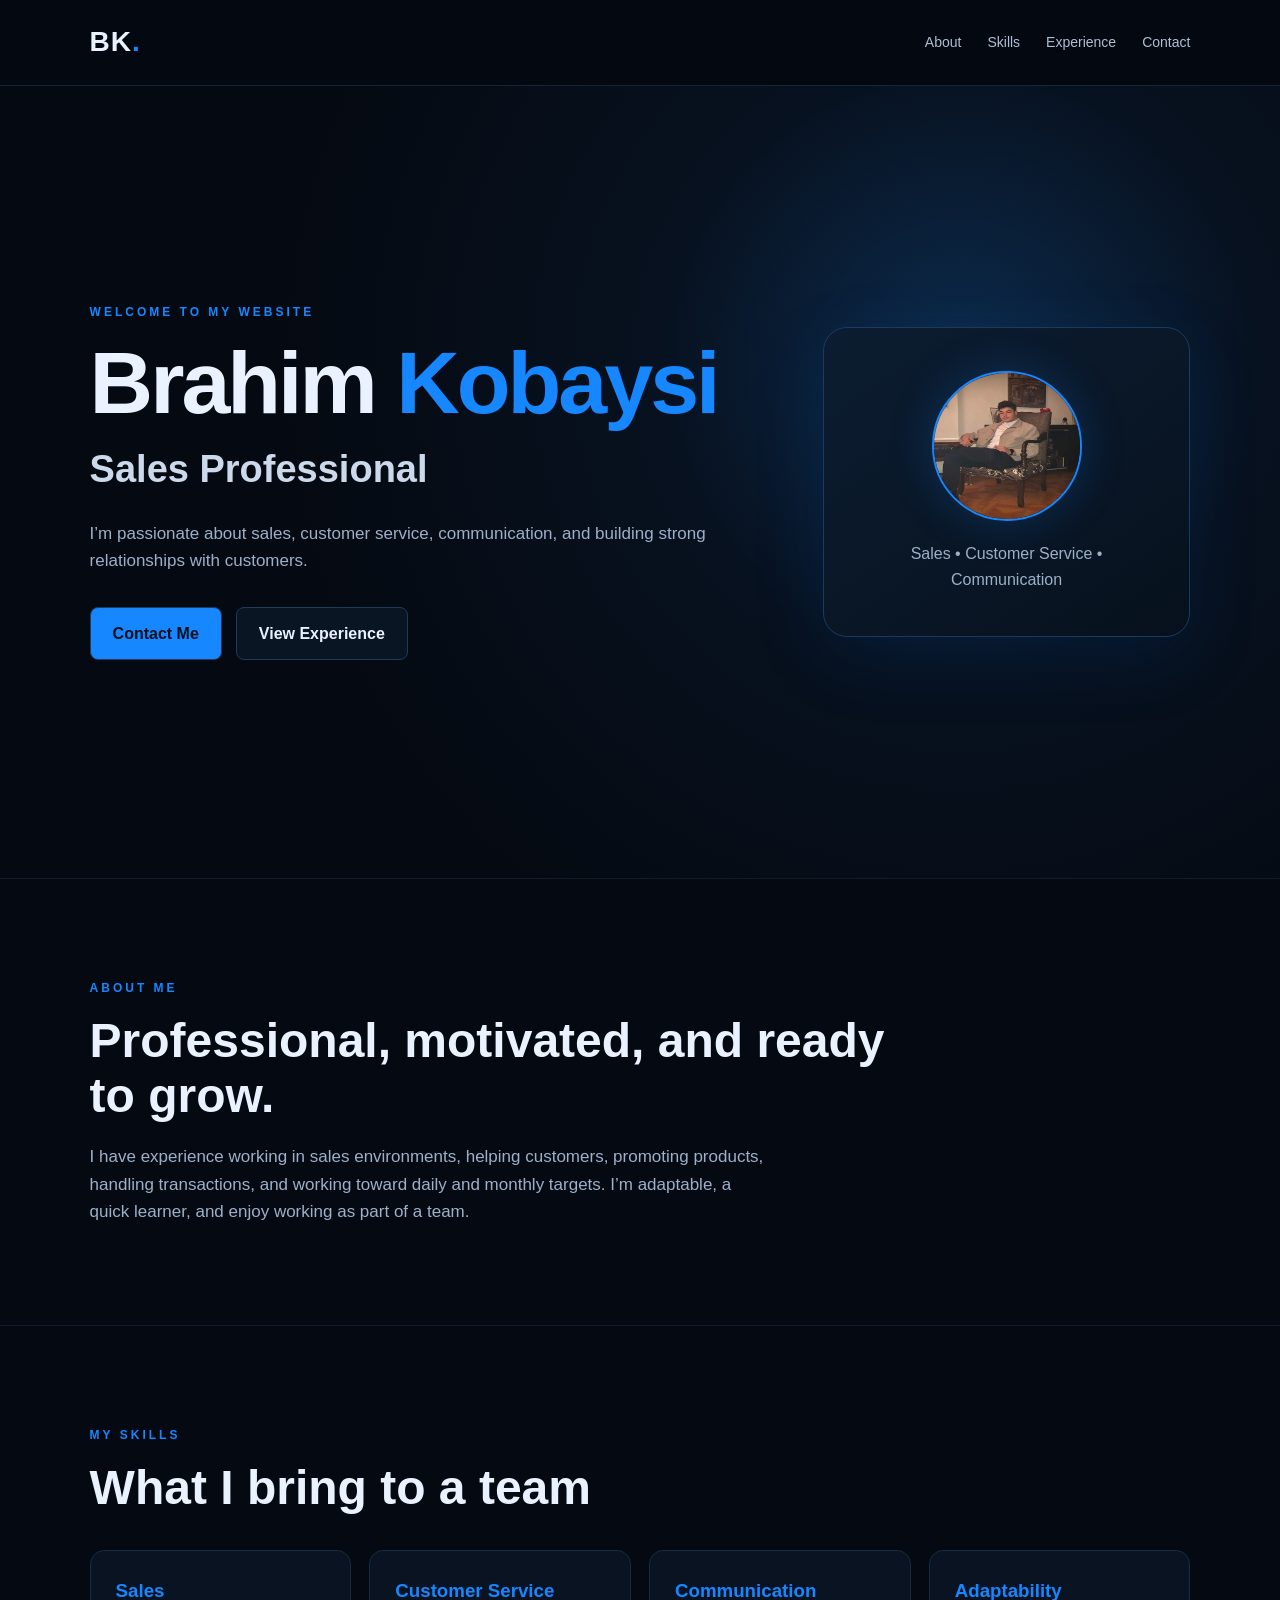
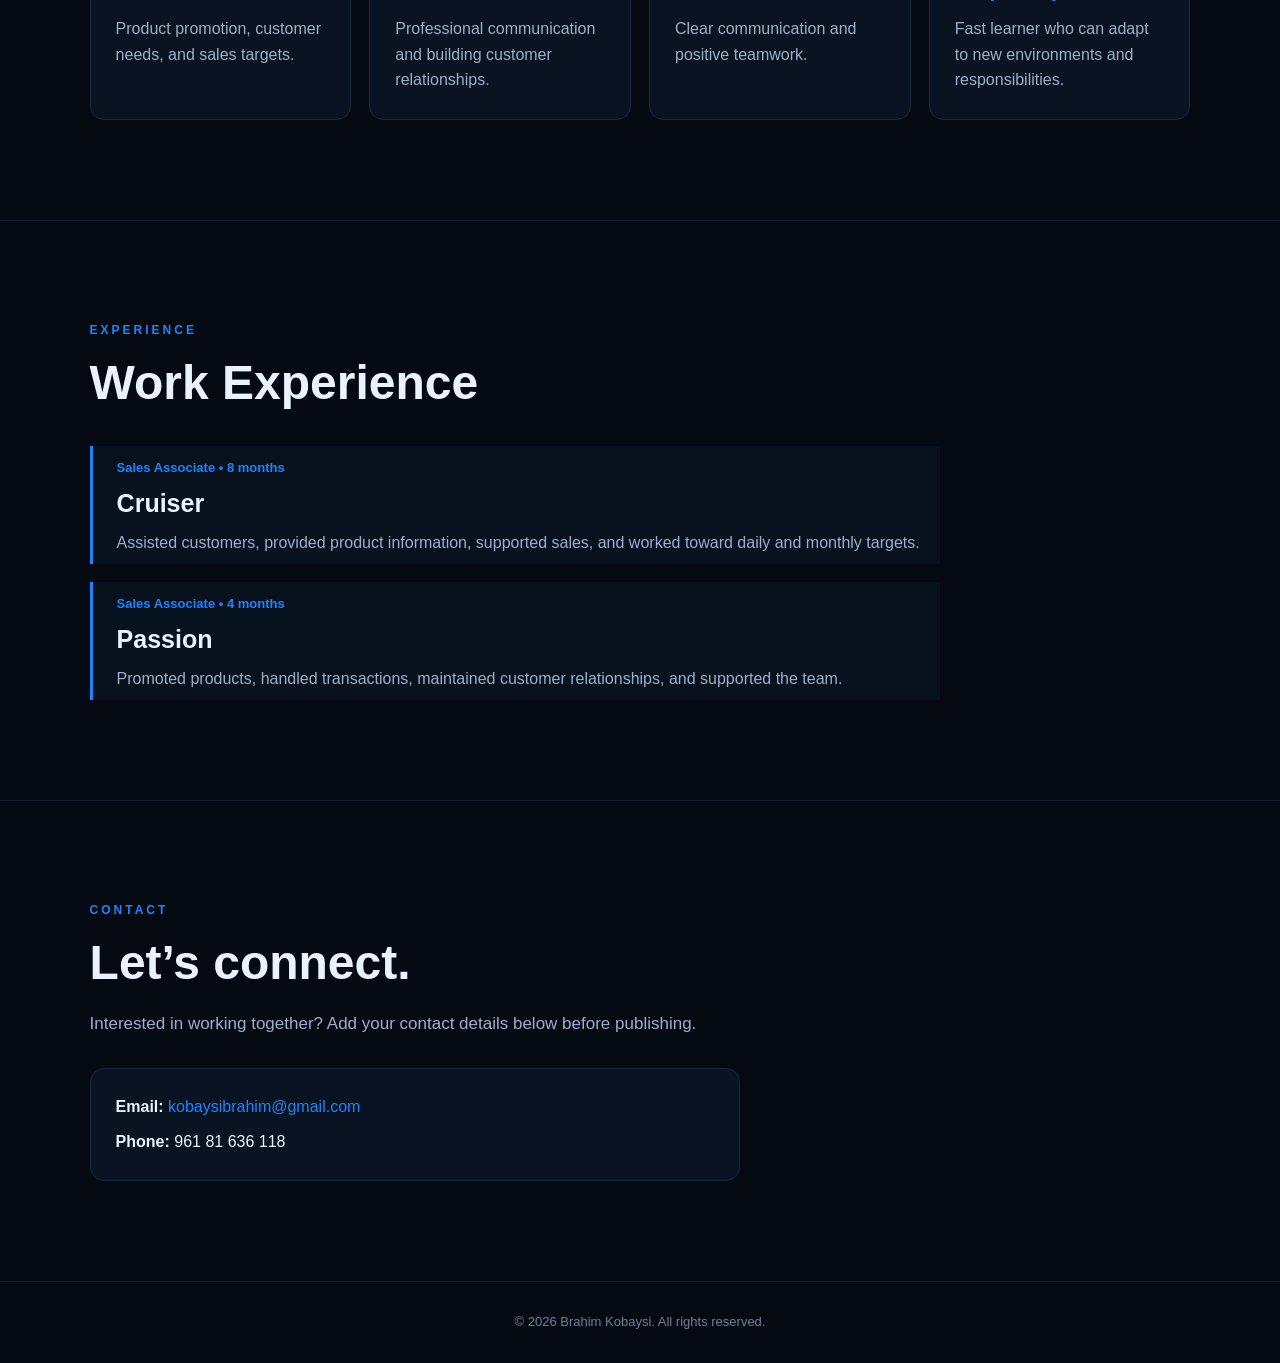
==== commit 741745b6: "Update index.html" ====
--- a/index.html
+++ b/index.html
@@ -37,7 +37,7 @@
         </div>
       </div>
       <div class="hero-card">
-        <div class="avatar">BK</div>
+        <img class="avatar" src="IMG_20260913_150725_790.jpg" alt="Brahim Kobaysi">
         <p>Sales • Customer Service • Communication</p>
       </div>
     </section>
